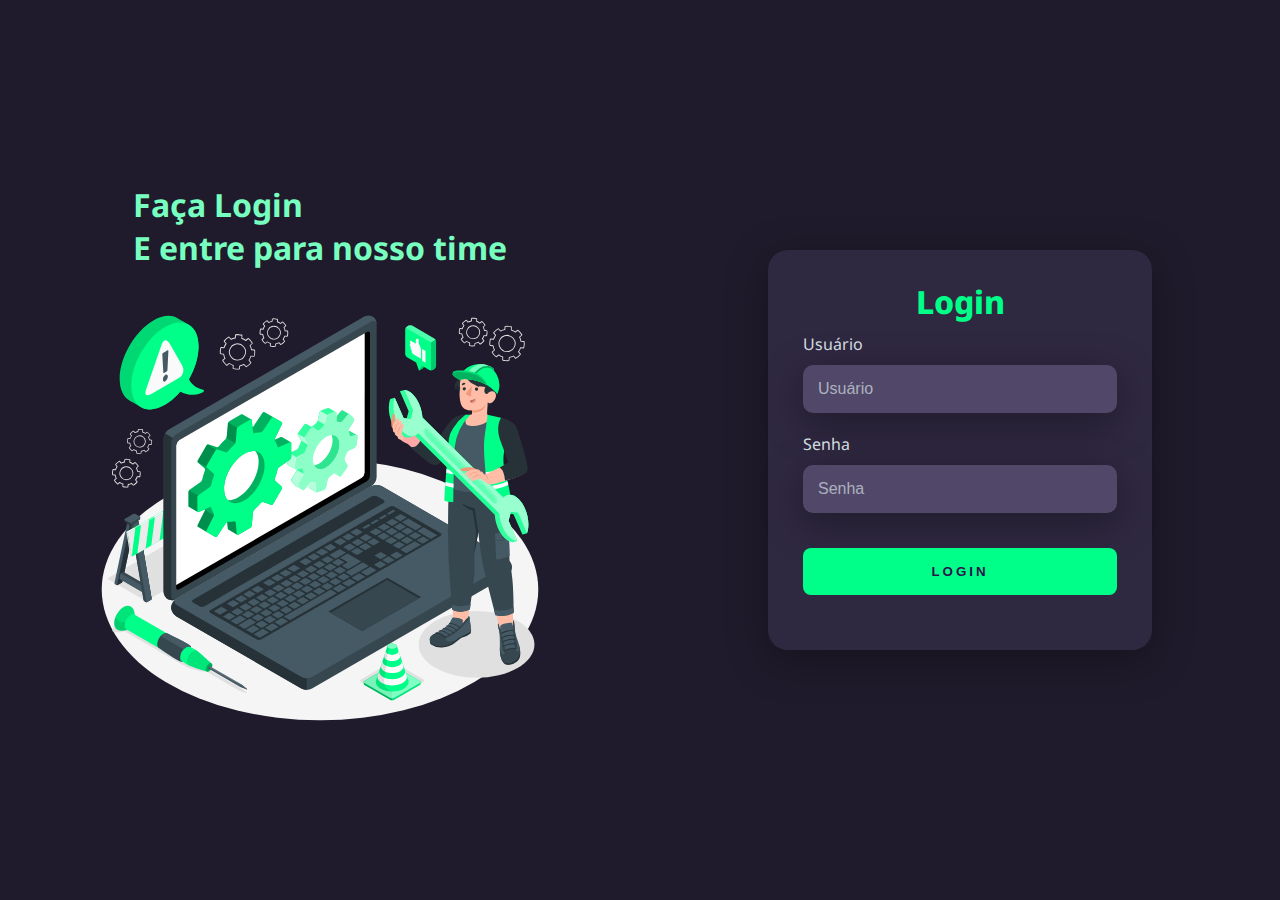
==== index.html @ 39935619 "renamed:    Projeto-Login/CSS/style.css -> CSS/style.css 	renamed:    Projeto-Login/Img/computer-dev" ====
<!DOCTYPE html>
<html lang="en">
<head>
    <meta charset="UTF-8">
    <meta http-equiv="X-UA-Compatible" content="IE=edge">
    <meta name="viewport" content="width=device-width, initial-scale=1.0">
    <link rel="stylesheet" href="./CSS/style.css">
    <title>Login</title>
</head>
<body>
    <div class="main-login">
        <div class="left-login">
            <h1>Faça Login<br>E entre para nosso time</h1>
            <img src="./Img/computer-dev.svg"  class="left-login-image" alt="Dev animação">
        </div>
        <div class="right-login">
            <div class="card-login">
                <h1>Login</h1>
                <div class="textfield">
                    <label for="usuario">Usuário</label>
                    <input type="text" name="usuario" placeholder="Usuário">
                </div>
                <div class="textfield">
                    <label for="senha">Senha</label>
                    <input type="password" name="senha" placeholder="Senha">
                </div>
                <button class="btn-login">Login</button>
            </div>
        </div>
    </div>
</body>
</html>
---- CSS/style.css ----
@import url('https://fonts.googleapis.com/css2?family=Noto+Sans:wght@400;700&display=swap');

body{
    margin: 0;
    font-family: 'Noto Sans', sans-serif;
}

body * {
    box-sizing: border-box;
}

.main-login {
    width: 100vw;
    height: 100vh;
    background: #201b2c;
    display: flex;
    justify-content: center;
    align-items: center;
}

.left-login {
    width: 50vw;
    height: 100vh;
    display: flex;
    justify-content: center;
    align-items: center;
    flex-direction: column;
}

.left-login > h1 {
    color: #77ffc0;
}

.left-login-image {
    font-size: 3vw;
    width: 35vw;
}

.right-login {
    width: 50vw;
    height: 100vh;
    display: flex;
    justify-content: center;
    align-items: center;
}

.card-login {
    width: 60%;
    display: flex;
    justify-content: center;
    align-items: center;
    flex-direction: column;
    padding: 30px 35px;
    background: #2f2841;
    border-radius: 20px;
    box-shadow: 0px 10px 40px #00000056;
}

.card-login > h1 {
    color: #00ff88;
    font-weight: 800;
    margin: 0;
}

.textfield {
    width: 100%;
    display: flex;
    flex-direction: column;
    align-items: flex-start;
    justify-content: center;
    margin: 10px 0px;
}

.textfield > input {
    width: 100%;
    border: none;
    border-radius: 10px;
    padding: 15px;
    background: #514869;
    color: #f0ffffde;
    font-size: 12pt;
    box-shadow: 0px 10px 40px #00000056;
    outline: none;
    box-sizing: border-box;
}

.textfield > label {
    color: #f0ffffde;
    margin-bottom: 10px;
}

.textfield > input::placeholder {
    color: #f0ffff94;
}
.btn-login {
    width: 100%;
    padding: 16px 0px;
    margin: 25px;
    border: none;
    border-radius: 8px;
    outline: none;
    text-transform: uppercase;
    font-weight: 800;
    letter-spacing: 3px;
    color: #2b134b;
    background: #00ff88;
    cursor: pointer;
    box-shadow: opx 10px 40px -12px #00ff8052;
}

@media only screen and (max-width: 950px) {
    .card-login {
        width: 85%;
    }
}

@media only screen and (max-width: 600px) {
    .main-login {
        flex-direction: column;
    }
    .left-login > h1 {
        display: none;
    }
    .left-login {
        width: 100%;
        height: auto;
    }
    .right-login {
        width: 100%;
        height: auto;
    }

    .left-login-image {
        width: 50vh;
    }
    .card-login {
        width: 90%;
    }
}
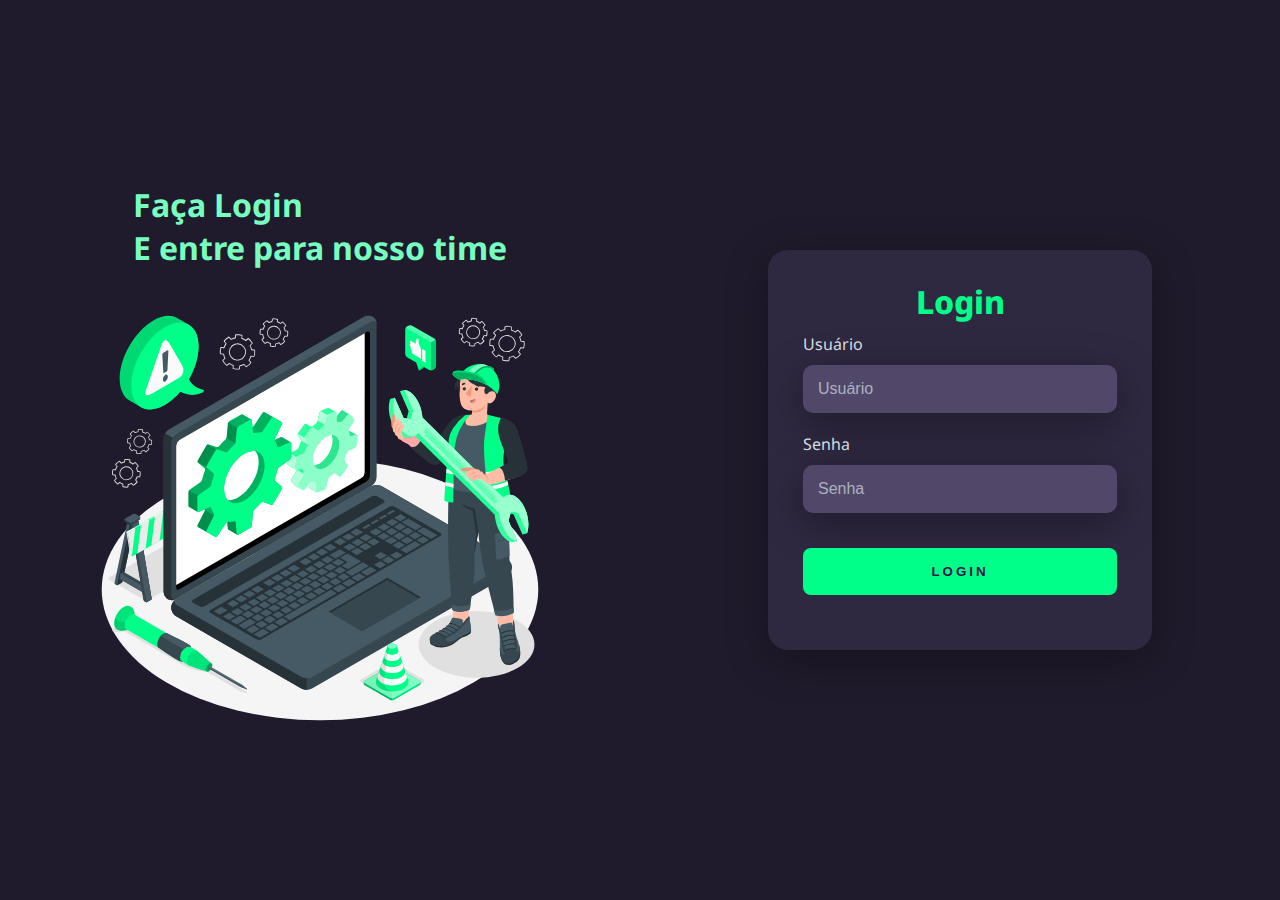
==== commit 5455bc66: "Update index.html" ====
--- a/index.html
+++ b/index.html
@@ -4,7 +4,7 @@
     <meta charset="UTF-8">
     <meta http-equiv="X-UA-Compatible" content="IE=edge">
     <meta name="viewport" content="width=device-width, initial-scale=1.0">
-    <link rel="stylesheet" href="./CSS/style.css">
+    <link rel="stylesheet" href="CSS/style.css">
     <title>Login</title>
 </head>
 <body>
@@ -29,4 +29,4 @@
         </div>
     </div>
 </body>
-</html>+</html>
